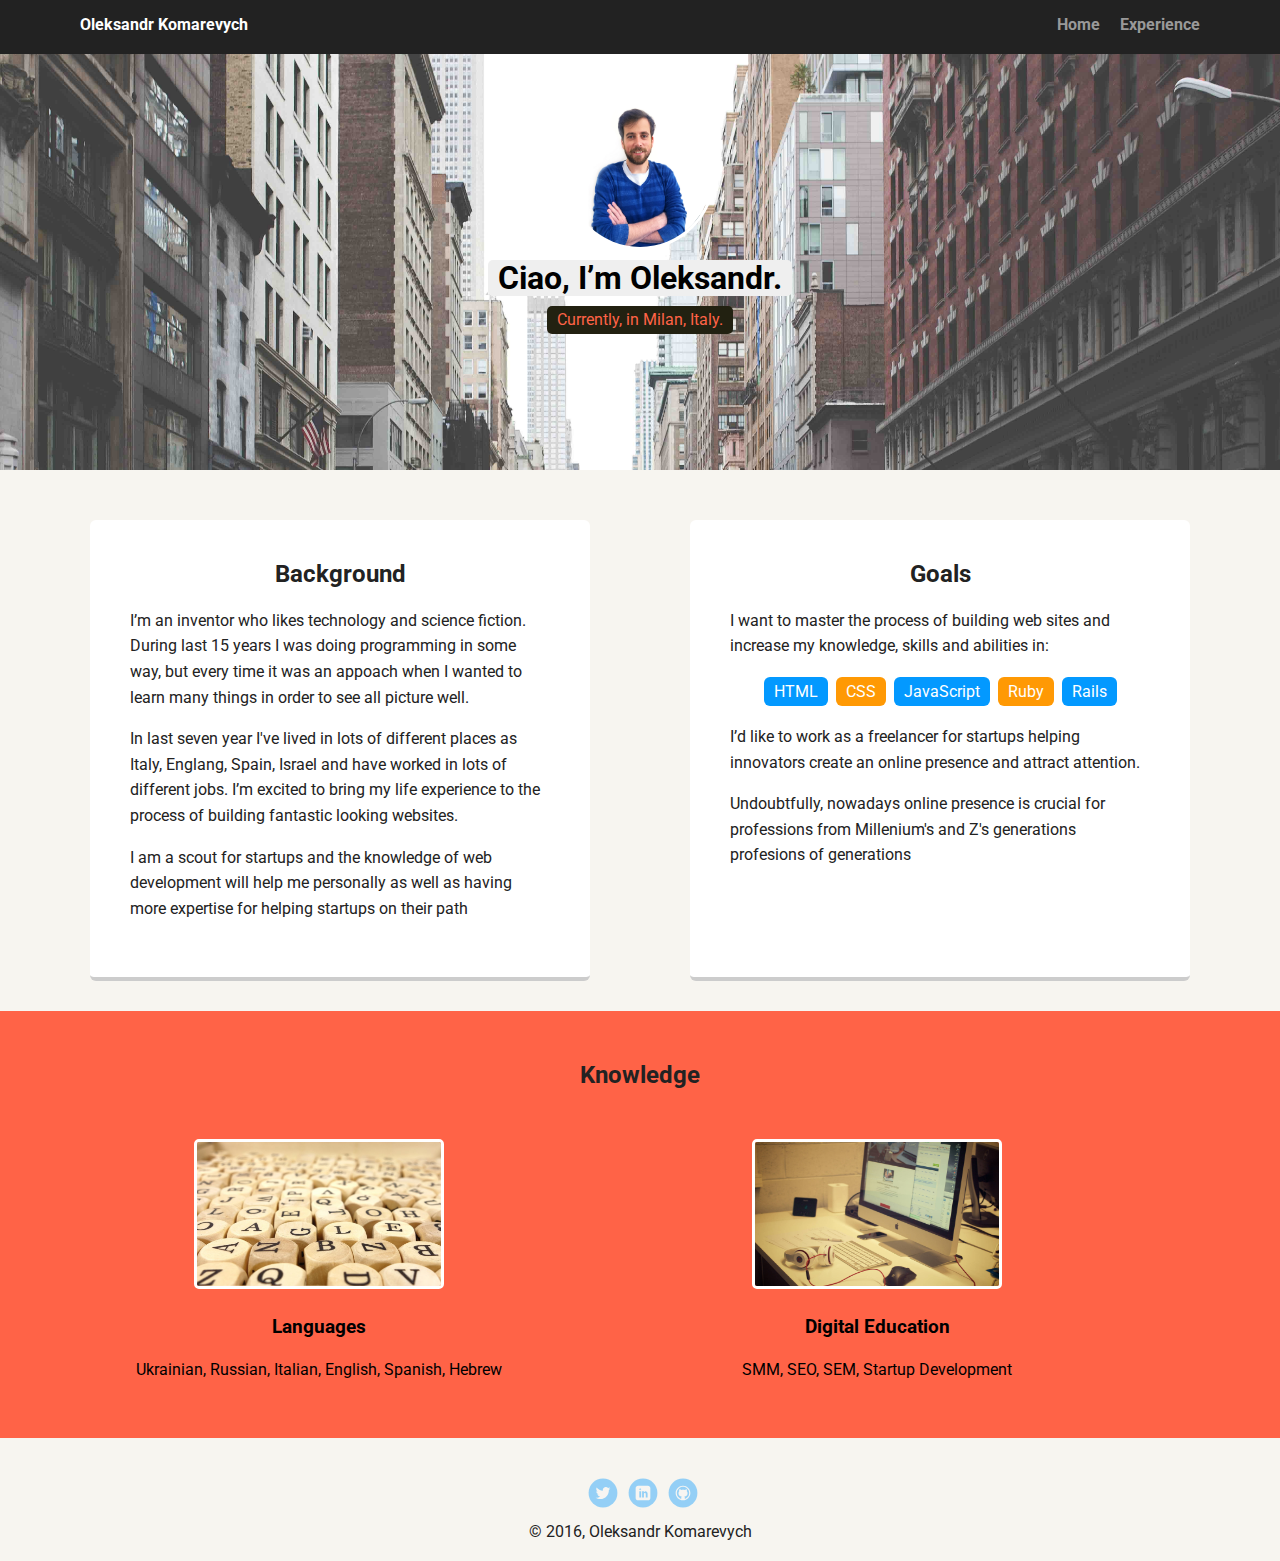
==== index.html @ 642d6de7 "initial" ====
<!doctype html>
<html lang="en">
<head>
  <meta charset="utf-8">
  <title>Oleksandr Komarevych's Profile</title>
  <meta name="viewport" content="width=device-width, initial-scale=1.0">
  <link rel="stylesheet" href="css/normalize.css">
  <link rel="stylesheet" href="css/styles.css">
  <link href="https://fonts.googleapis.com/css?family=Muli%7CRoboto:400,300,500,700,900" rel="stylesheet"></head>
  <body>

    <div class="main-nav">
        <ul class="nav">
          <li class="name">Oleksandr Komarevych</li>
          <li><a href="index.html">Home</a></li>
          <li><a href="experience.html">Experience</a></li>
        </ul>
    </div>

    <header>
      <img src="images/me.jpg" alt="Photo of Oleksandr Komarevych" class="profile-image" />
      <h1 class="tag name">Ciao, I’m Oleksandr.</h1>
      <p class="tag location">Currently, in Milan, Italy.</p>
    </header>

    <main class="flex">
      <div class="card">
        <h2>Background</h2>
        <p>I’m an inventor who likes technology and science fiction. During last 15 years I was doing programming in some way, but every time it was an appoach when I wanted to learn many things in order to see all picture well.<p>
        <p> In last seven year I've lived in lots of different places as Italy, Englang, Spain, Israel and have worked in lots of different jobs. I’m excited to bring my life experience to the process of building fantastic looking websites.</p>
        <p>I am a scout for startups and the knowledge of web development will help me personally as well as having more expertise for helping startups on their path</p>
      </div>

      <div class="card">
        <h2>Goals</h2>
        <p>I want to master the process of building web sites and increase my knowledge, skills and abilities in:</p>
        <ul class="skills">
          <li>HTML</li>
          <li>CSS</li>
          <li>JavaScript</li>
          <li>Ruby</li>
          <li>Rails</li>
        </ul>
        <p>I’d like to work as a freelancer for startups helping innovators create an online presence and attract attention.</p>
        <p>Undoubtfully, nowadays online presence is crucial for professions from Millenium's and Z's generations profesions of generations </p>
      </div>
    </main>
        <div class="knowledge">
            <h2>Knowledge</h2>
            <ul class="listof">
              <li class="languages">
                <img src="images/languages.jpeg" alt="languages" class="knowledge-image" />
                <h3>Languages</h3>
                <p>Ukrainian, Russian, Italian, English, Spanish, Hebrew</p>
              </li>
              <li class="digital">
                <img src="images/digital.jpg" alt="digital" class="knowledge-image" />
                <h3>Digital Education</h3>
                <p>SMM, SEO, SEM, Startup Development</p>
              </li>

            </ul>
          </div>
    <footer>
      <ul>
        <li><a href="https://twitter.com/alexbing2" class="social twitter">Twitter</a></li>
        <li><a href="https://it.linkedin.com/in/oleksandr-komarevych-01572222" class="social linkedin">LinkedIn</a></li>
        <li><a href="https://github.com/oleksandrkomarevych" class="social github">Github</a></li>
      </ul>
      <p class="copyright">&copy; 2016, Oleksandr Komarevych</p>
    </footer>
  </body>
  </html>
---- css/styles.css ----
/* Global Layout Set-up */
* {
  box-sizing: border-box;
}

body {
  margin: 0;
  padding: 0;
  text-align: center;
  font-family: 'Roboto', sans-serif;
  color: #222;
  background: #f7f5f0;
}
/* Link Styles */

a {
  text-decoration: none;
  color: #999;
}
a:hover {
  color: #6633ff;
}

/* Section Styles */

.main-nav {
  width: 100%;
  background: #222;
  min-height: 30px;
  padding: 10px;
  position: fixed;
  text-align: center;
}
.nav {
  display: flex;
  justify-content: space-around;
  font-weight: 700;
  list-style-type: none;
  margin: 0 auto;
  padding: 0;
}

.nav .name {
    display: block;
    margin-right: auto;
    color: white;
}
.nav li {
  padding: 5px 10px 10px 10px;
}
.nav a {
  transition: all .5s;
}
.nav a:hover {
  color: white
}

header {
  text-align: center;
  background: url('../images/city.jpg') no-repeat top center ;
  background-size: cover;
  overflow: hidden;
  padding-top: 50px;
}
header {
  line-height: .5;
}
header .profile-image {
  margin-top: 50px;
  width: 150px;
  height: 150px;
  border-radius: 50%;
  border: 3px solid white;
  transition: all .5s;
}
header .profile-image:hover {
  transform: scale(1.2) rotate(5deg);
}
.tag {
  background-color: #efefef;
  color: black;
  padding: 10px;
  border-radius: 5px;
  display: table;
  margin: 10px auto;
}

.location {
  background-color: #222111;
  color: tomato;
}
.card {
  margin: 30px;
  padding: 20px 40px 40px;
  max-width: 500px;
  text-align: left;
  background: #fff;
  border-bottom: 4px solid #ccc;
  border-radius: 6px;
  transition: all .5s;
}
.card h2 {
  text-align: center;
}
.card:hover {
  border-color: #ff99ff;
}

ul.skills {
  padding: 0;
  text-align: center;
}

.skills li {
  border-radius: 6px;
  display: inline-block;
  background: #ff9904;
  color: white;
  padding: 5px 10px;
  margin: 2px;
}

.skills li:nth-child(odd) {
  background: #0399ff;
}


/* Knowledge style --------------*/

.knowledge {
  background-color: tomato;
  height: 100%;
  width: 100%;
  margin: 0 auto;
  padding: 30px;
  display: inline-block;
  }

 .listof {
    margin: 0 auto;
    padding: 10px 10px;
    display: inline-flex;
    font-size: 1em;
    line-height: 1.5em;
    color: black;
    list-style: none;
    width: 100%;
  }

  .listof h3:hover {
    color: #26A65B;
  }

.languages,
.digital {
  width: 46.5%;
}

.languages {
  float: left;
}

.digital {
  float: right;
}

/* Footer Styles -----------*/
footer {
  width: 100%;
  min-height: 30px;
  padding: 20px 0 0 0;

}

footer .copyright {
  top: -8px;
  font-size: .75em;
}

footer ul {
  list-style-type: none;
  margin: 0;
  padding: 0;
}

footer ul li {
  display: inline-block;
}

a.social {
  display: inline-block;
  text-indent: -9999px;
  margin-left: 5px;
  width: 30px;
  height: 30px;
  background-size: 30px 30px;
  opacity: .4;
  transition: all .5s;
}
a.twitter {
  background-image: url(../images/twitter.svg);
}
a.linkedin {
  background-image: url(../images/linkedin.svg);
}
a.github {
  background-image: url(../images/github.svg);
}
a.social:hover {
  opacity: 1;
}
.clearfix {
  clear: both;
}

/* Page: Experience */

.main-navy {
  width: 100%;
  background: #F4D03F;
  min-height: 30px;
  padding: 0;
  position: fixed;
  text-align: center;
}

  .fuckups {
    background-color: tomato;
    height: 340px;
    width: 100%;
    margin-bottom: 0;
    padding: 70px;
    display: inline-block;
    background: url('../images/lion.jpg') no-repeat center;
    background-size: cover;
    }

    .fuckups h2{
      padding-top: 20px;
      color: #F4D03F;
      float: left;
      font-size: 3em;
      position: relative;
    }

    .fuckups p {
      padding-top: 0;
      color: #F4D03F;
      float: right;
      font-size: 1em;
      position: absolute;
    }

    .examples {
      background-color: tomato;
      height: 100%;
      width: 100%;
      margin: 0 auto;
      padding: 30px;
      display: inline-block;
    }
    .feedback {
      height: 540px;
      width: 100%;
      display: inline-block;
      background: url('../images/air.jpg') no-repeat center;
      background-size: cover;
    }

    .feedback h2 {
      padding-bottom: 20px;
      color: #F4D03F;
      float: left;
      font-size: 3em;
    }

    #contactme a {
      font-size: 2em;
      color: #19B5FE;
      font-weight: 700;
    }


/* Styles for smaler screens */
@media (max-width: 719px) {

  header {
    min-height: 270px;
  }

  header .profile-image {
    margin-top: 50px;
    width: 100px;
    height: 100px;
    border-radius: 50%;
    border: 3px solid white;
    transition: all .5s;
  }

  .tag {
    background-color: #efefef;
    color: black;
    padding: 10px;
    border-radius: 5px;
    display: table;
    margin: 10px auto;
    font-size: 1.1em;
  }

  .location {
    background-color: #222111;
    color: tomato;
    font-size: 0.8em;
  }

  .card {
    font-size: .9em;
  }

  main {
    padding-top: 10px;
  }

  main p {
    line-height: 1em;
  }

  footer {
    font-size: 0.8em;
    max-width: 800px;
    margin: 20px auto;
  }

  .listof {
     margin: 0 auto;
     padding: 10px 10px;
     display: inline;
     font-size: 0.8em;
     line-height: 1.2em;
     color: black;
     list-style: none;
     max-width: 100%;
   }
  .knowledge-image {
    margin-top: 20px;
    width: 150px;
    height: 90px;
    border-radius: 5px;
    border: 2px solid white;
    padding: 0;
  }
}

/* Styles for larger screens */
@media screen and (min-width: 720px) {

  .flex {
      display: -ms-flexbox;      /* TWEENER - IE 10 */
      display: flex;
      max-width: 1200px;
      -ms-flex-pack: distribute;
      justify-content: space-around;
      margin: 0 auto;
  }

  .listof {
     margin: 0 auto;
     padding: 10px 10px;
     display: inline-flex;
     font-size: 1em;
     line-height: 1.5em;
     color: black;
     list-style: none;
     width: 100%;
   }

   .knowledge-image {
     margin-top: 20px;
     width: 250px;
     height: 150px;
     border-radius: 5px;
     border: 3px solid white;
     padding: 0;
   }

  header {
    min-height: 470px;
  }

  .nav {
    max-width: 1200px;
    padding: 0 30px;
  }


  main {
    padding-top: 20px;
  }

  main p {
    line-height: 1.6em;
  }

  footer {
    font-size: 1.3em;
    max-width: 1200px;
    margin: 20px auto;
  }

}
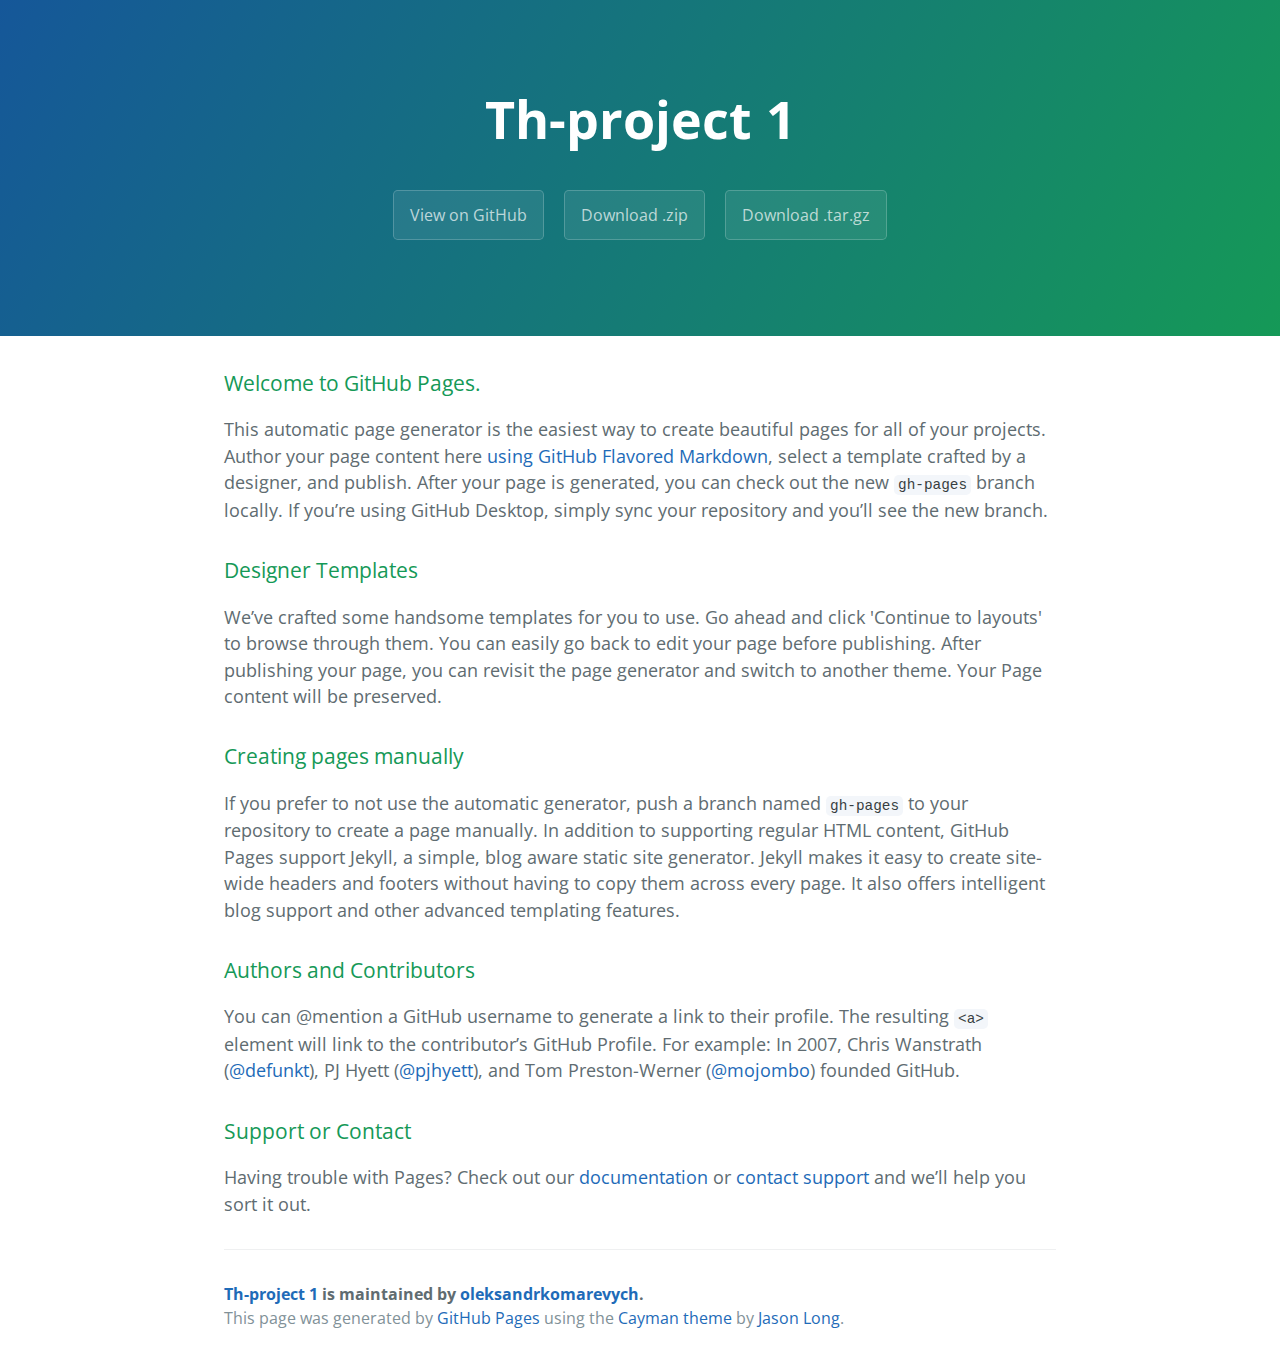
==== commit 605027aa: "Create gh-pages branch via GitHub" ====
--- a/index.html
+++ b/index.html
@@ -1,73 +1,57 @@
-<!doctype html>
-<html lang="en">
-<head>
-  <meta charset="utf-8">
-  <title>Oleksandr Komarevych's Profile</title>
-  <meta name="viewport" content="width=device-width, initial-scale=1.0">
-  <link rel="stylesheet" href="css/normalize.css">
-  <link rel="stylesheet" href="css/styles.css">
-  <link href="https://fonts.googleapis.com/css?family=Muli%7CRoboto:400,300,500,700,900" rel="stylesheet"></head>
+<!DOCTYPE html>
+<html lang="en-us">
+  <head>
+    <meta charset="UTF-8">
+    <title>Th-project 1 by oleksandrkomarevych</title>
+    <meta name="viewport" content="width=device-width, initial-scale=1">
+    <link rel="stylesheet" type="text/css" href="stylesheets/normalize.css" media="screen">
+    <link href='https://fonts.googleapis.com/css?family=Open+Sans:400,700' rel='stylesheet' type='text/css'>
+    <link rel="stylesheet" type="text/css" href="stylesheets/stylesheet.css" media="screen">
+    <link rel="stylesheet" type="text/css" href="stylesheets/github-light.css" media="screen">
+  </head>
   <body>
+    <section class="page-header">
+      <h1 class="project-name">Th-project 1</h1>
+      <h2 class="project-tagline"></h2>
+      <a href="https://github.com/oleksandrkomarevych/th-project_1" class="btn">View on GitHub</a>
+      <a href="https://github.com/oleksandrkomarevych/th-project_1/zipball/master" class="btn">Download .zip</a>
+      <a href="https://github.com/oleksandrkomarevych/th-project_1/tarball/master" class="btn">Download .tar.gz</a>
+    </section>
 
-    <div class="main-nav">
-        <ul class="nav">
-          <li class="name">Oleksandr Komarevych</li>
-          <li><a href="index.html">Home</a></li>
-          <li><a href="experience.html">Experience</a></li>
-        </ul>
-    </div>
+    <section class="main-content">
+      <h3>
+<a id="welcome-to-github-pages" class="anchor" href="#welcome-to-github-pages" aria-hidden="true"><span aria-hidden="true" class="octicon octicon-link"></span></a>Welcome to GitHub Pages.</h3>
 
-    <header>
-      <img src="images/me.jpg" alt="Photo of Oleksandr Komarevych" class="profile-image" />
-      <h1 class="tag name">Ciao, I’m Oleksandr.</h1>
-      <p class="tag location">Currently, in Milan, Italy.</p>
-    </header>
+<p>This automatic page generator is the easiest way to create beautiful pages for all of your projects. Author your page content here <a href="https://guides.github.com/features/mastering-markdown/">using GitHub Flavored Markdown</a>, select a template crafted by a designer, and publish. After your page is generated, you can check out the new <code>gh-pages</code> branch locally. If you’re using GitHub Desktop, simply sync your repository and you’ll see the new branch.</p>
 
-    <main class="flex">
-      <div class="card">
-        <h2>Background</h2>
-        <p>I’m an inventor who likes technology and science fiction. During last 15 years I was doing programming in some way, but every time it was an appoach when I wanted to learn many things in order to see all picture well.<p>
-        <p> In last seven year I've lived in lots of different places as Italy, Englang, Spain, Israel and have worked in lots of different jobs. I’m excited to bring my life experience to the process of building fantastic looking websites.</p>
-        <p>I am a scout for startups and the knowledge of web development will help me personally as well as having more expertise for helping startups on their path</p>
-      </div>
+<h3>
+<a id="designer-templates" class="anchor" href="#designer-templates" aria-hidden="true"><span aria-hidden="true" class="octicon octicon-link"></span></a>Designer Templates</h3>
 
-      <div class="card">
-        <h2>Goals</h2>
-        <p>I want to master the process of building web sites and increase my knowledge, skills and abilities in:</p>
-        <ul class="skills">
-          <li>HTML</li>
-          <li>CSS</li>
-          <li>JavaScript</li>
-          <li>Ruby</li>
-          <li>Rails</li>
-        </ul>
-        <p>I’d like to work as a freelancer for startups helping innovators create an online presence and attract attention.</p>
-        <p>Undoubtfully, nowadays online presence is crucial for professions from Millenium's and Z's generations profesions of generations </p>
-      </div>
-    </main>
-        <div class="knowledge">
-            <h2>Knowledge</h2>
-            <ul class="listof">
-              <li class="languages">
-                <img src="images/languages.jpeg" alt="languages" class="knowledge-image" />
-                <h3>Languages</h3>
-                <p>Ukrainian, Russian, Italian, English, Spanish, Hebrew</p>
-              </li>
-              <li class="digital">
-                <img src="images/digital.jpg" alt="digital" class="knowledge-image" />
-                <h3>Digital Education</h3>
-                <p>SMM, SEO, SEM, Startup Development</p>
-              </li>
+<p>We’ve crafted some handsome templates for you to use. Go ahead and click 'Continue to layouts' to browse through them. You can easily go back to edit your page before publishing. After publishing your page, you can revisit the page generator and switch to another theme. Your Page content will be preserved.</p>
 
-            </ul>
-          </div>
-    <footer>
-      <ul>
-        <li><a href="https://twitter.com/alexbing2" class="social twitter">Twitter</a></li>
-        <li><a href="https://it.linkedin.com/in/oleksandr-komarevych-01572222" class="social linkedin">LinkedIn</a></li>
-        <li><a href="https://github.com/oleksandrkomarevych" class="social github">Github</a></li>
-      </ul>
-      <p class="copyright">&copy; 2016, Oleksandr Komarevych</p>
-    </footer>
+<h3>
+<a id="creating-pages-manually" class="anchor" href="#creating-pages-manually" aria-hidden="true"><span aria-hidden="true" class="octicon octicon-link"></span></a>Creating pages manually</h3>
+
+<p>If you prefer to not use the automatic generator, push a branch named <code>gh-pages</code> to your repository to create a page manually. In addition to supporting regular HTML content, GitHub Pages support Jekyll, a simple, blog aware static site generator. Jekyll makes it easy to create site-wide headers and footers without having to copy them across every page. It also offers intelligent blog support and other advanced templating features.</p>
+
+<h3>
+<a id="authors-and-contributors" class="anchor" href="#authors-and-contributors" aria-hidden="true"><span aria-hidden="true" class="octicon octicon-link"></span></a>Authors and Contributors</h3>
+
+<p>You can @mention a GitHub username to generate a link to their profile. The resulting <code>&lt;a&gt;</code> element will link to the contributor’s GitHub Profile. For example: In 2007, Chris Wanstrath (<a href="https://github.com/defunkt" class="user-mention">@defunkt</a>), PJ Hyett (<a href="https://github.com/pjhyett" class="user-mention">@pjhyett</a>), and Tom Preston-Werner (<a href="https://github.com/mojombo" class="user-mention">@mojombo</a>) founded GitHub.</p>
+
+<h3>
+<a id="support-or-contact" class="anchor" href="#support-or-contact" aria-hidden="true"><span aria-hidden="true" class="octicon octicon-link"></span></a>Support or Contact</h3>
+
+<p>Having trouble with Pages? Check out our <a href="https://help.github.com/pages">documentation</a> or <a href="https://github.com/contact">contact support</a> and we’ll help you sort it out.</p>
+
+      <footer class="site-footer">
+        <span class="site-footer-owner"><a href="https://github.com/oleksandrkomarevych/th-project_1">Th-project 1</a> is maintained by <a href="https://github.com/oleksandrkomarevych">oleksandrkomarevych</a>.</span>
+
+        <span class="site-footer-credits">This page was generated by <a href="https://pages.github.com">GitHub Pages</a> using the <a href="https://github.com/jasonlong/cayman-theme">Cayman theme</a> by <a href="https://twitter.com/jasonlong">Jason Long</a>.</span>
+      </footer>
+
+    </section>
+
+  
   </body>
-  </html>
+</html>
--- a/stylesheets/stylesheet.css
+++ b/stylesheets/stylesheet.css
@@ -0,0 +1,245 @@
+* {
+  box-sizing: border-box; }
+
+body {
+  padding: 0;
+  margin: 0;
+  font-family: "Open Sans", "Helvetica Neue", Helvetica, Arial, sans-serif;
+  font-size: 16px;
+  line-height: 1.5;
+  color: #606c71; }
+
+a {
+  color: #1e6bb8;
+  text-decoration: none; }
+  a:hover {
+    text-decoration: underline; }
+
+.btn {
+  display: inline-block;
+  margin-bottom: 1rem;
+  color: rgba(255, 255, 255, 0.7);
+  background-color: rgba(255, 255, 255, 0.08);
+  border-color: rgba(255, 255, 255, 0.2);
+  border-style: solid;
+  border-width: 1px;
+  border-radius: 0.3rem;
+  transition: color 0.2s, background-color 0.2s, border-color 0.2s; }
+  .btn + .btn {
+    margin-left: 1rem; }
+
+.btn:hover {
+  color: rgba(255, 255, 255, 0.8);
+  text-decoration: none;
+  background-color: rgba(255, 255, 255, 0.2);
+  border-color: rgba(255, 255, 255, 0.3); }
+
+@media screen and (min-width: 64em) {
+  .btn {
+    padding: 0.75rem 1rem; } }
+
+@media screen and (min-width: 42em) and (max-width: 64em) {
+  .btn {
+    padding: 0.6rem 0.9rem;
+    font-size: 0.9rem; } }
+
+@media screen and (max-width: 42em) {
+  .btn {
+    display: block;
+    width: 100%;
+    padding: 0.75rem;
+    font-size: 0.9rem; }
+    .btn + .btn {
+      margin-top: 1rem;
+      margin-left: 0; } }
+
+.page-header {
+  color: #fff;
+  text-align: center;
+  background-color: #159957;
+  background-image: linear-gradient(120deg, #155799, #159957); }
+
+@media screen and (min-width: 64em) {
+  .page-header {
+    padding: 5rem 6rem; } }
+
+@media screen and (min-width: 42em) and (max-width: 64em) {
+  .page-header {
+    padding: 3rem 4rem; } }
+
+@media screen and (max-width: 42em) {
+  .page-header {
+    padding: 2rem 1rem; } }
+
+.project-name {
+  margin-top: 0;
+  margin-bottom: 0.1rem; }
+
+@media screen and (min-width: 64em) {
+  .project-name {
+    font-size: 3.25rem; } }
+
+@media screen and (min-width: 42em) and (max-width: 64em) {
+  .project-name {
+    font-size: 2.25rem; } }
+
+@media screen and (max-width: 42em) {
+  .project-name {
+    font-size: 1.75rem; } }
+
+.project-tagline {
+  margin-bottom: 2rem;
+  font-weight: normal;
+  opacity: 0.7; }
+
+@media screen and (min-width: 64em) {
+  .project-tagline {
+    font-size: 1.25rem; } }
+
+@media screen and (min-width: 42em) and (max-width: 64em) {
+  .project-tagline {
+    font-size: 1.15rem; } }
+
+@media screen and (max-width: 42em) {
+  .project-tagline {
+    font-size: 1rem; } }
+
+.main-content :first-child {
+  margin-top: 0; }
+.main-content img {
+  max-width: 100%; }
+.main-content h1, .main-content h2, .main-content h3, .main-content h4, .main-content h5, .main-content h6 {
+  margin-top: 2rem;
+  margin-bottom: 1rem;
+  font-weight: normal;
+  color: #159957; }
+.main-content p {
+  margin-bottom: 1em; }
+.main-content code {
+  padding: 2px 4px;
+  font-family: Consolas, "Liberation Mono", Menlo, Courier, monospace;
+  font-size: 0.9rem;
+  color: #383e41;
+  background-color: #f3f6fa;
+  border-radius: 0.3rem; }
+.main-content pre {
+  padding: 0.8rem;
+  margin-top: 0;
+  margin-bottom: 1rem;
+  font: 1rem Consolas, "Liberation Mono", Menlo, Courier, monospace;
+  color: #567482;
+  word-wrap: normal;
+  background-color: #f3f6fa;
+  border: solid 1px #dce6f0;
+  border-radius: 0.3rem; }
+  .main-content pre > code {
+    padding: 0;
+    margin: 0;
+    font-size: 0.9rem;
+    color: #567482;
+    word-break: normal;
+    white-space: pre;
+    background: transparent;
+    border: 0; }
+.main-content .highlight {
+  margin-bottom: 1rem; }
+  .main-content .highlight pre {
+    margin-bottom: 0;
+    word-break: normal; }
+.main-content .highlight pre, .main-content pre {
+  padding: 0.8rem;
+  overflow: auto;
+  font-size: 0.9rem;
+  line-height: 1.45;
+  border-radius: 0.3rem; }
+.main-content pre code, .main-content pre tt {
+  display: inline;
+  max-width: initial;
+  padding: 0;
+  margin: 0;
+  overflow: initial;
+  line-height: inherit;
+  word-wrap: normal;
+  background-color: transparent;
+  border: 0; }
+  .main-content pre code:before, .main-content pre code:after, .main-content pre tt:before, .main-content pre tt:after {
+    content: normal; }
+.main-content ul, .main-content ol {
+  margin-top: 0; }
+.main-content blockquote {
+  padding: 0 1rem;
+  margin-left: 0;
+  color: #819198;
+  border-left: 0.3rem solid #dce6f0; }
+  .main-content blockquote > :first-child {
+    margin-top: 0; }
+  .main-content blockquote > :last-child {
+    margin-bottom: 0; }
+.main-content table {
+  display: block;
+  width: 100%;
+  overflow: auto;
+  word-break: normal;
+  word-break: keep-all; }
+  .main-content table th {
+    font-weight: bold; }
+  .main-content table th, .main-content table td {
+    padding: 0.5rem 1rem;
+    border: 1px solid #e9ebec; }
+.main-content dl {
+  padding: 0; }
+  .main-content dl dt {
+    padding: 0;
+    margin-top: 1rem;
+    font-size: 1rem;
+    font-weight: bold; }
+  .main-content dl dd {
+    padding: 0;
+    margin-bottom: 1rem; }
+.main-content hr {
+  height: 2px;
+  padding: 0;
+  margin: 1rem 0;
+  background-color: #eff0f1;
+  border: 0; }
+
+@media screen and (min-width: 64em) {
+  .main-content {
+    max-width: 64rem;
+    padding: 2rem 6rem;
+    margin: 0 auto;
+    font-size: 1.1rem; } }
+
+@media screen and (min-width: 42em) and (max-width: 64em) {
+  .main-content {
+    padding: 2rem 4rem;
+    font-size: 1.1rem; } }
+
+@media screen and (max-width: 42em) {
+  .main-content {
+    padding: 2rem 1rem;
+    font-size: 1rem; } }
+
+.site-footer {
+  padding-top: 2rem;
+  margin-top: 2rem;
+  border-top: solid 1px #eff0f1; }
+
+.site-footer-owner {
+  display: block;
+  font-weight: bold; }
+
+.site-footer-credits {
+  color: #819198; }
+
+@media screen and (min-width: 64em) {
+  .site-footer {
+    font-size: 1rem; } }
+
+@media screen and (min-width: 42em) and (max-width: 64em) {
+  .site-footer {
+    font-size: 1rem; } }
+
+@media screen and (max-width: 42em) {
+  .site-footer {
+    font-size: 0.9rem; } }
--- a/stylesheets/github-light.css
+++ b/stylesheets/github-light.css
@@ -0,0 +1,124 @@
+/*
+The MIT License (MIT)
+
+Copyright (c) 2016 GitHub, Inc.
+
+Permission is hereby granted, free of charge, to any person obtaining a copy
+of this software and associated documentation files (the "Software"), to deal
+in the Software without restriction, including without limitation the rights
+to use, copy, modify, merge, publish, distribute, sublicense, and/or sell
+copies of the Software, and to permit persons to whom the Software is
+furnished to do so, subject to the following conditions:
+
+The above copyright notice and this permission notice shall be included in all
+copies or substantial portions of the Software.
+
+THE SOFTWARE IS PROVIDED "AS IS", WITHOUT WARRANTY OF ANY KIND, EXPRESS OR
+IMPLIED, INCLUDING BUT NOT LIMITED TO THE WARRANTIES OF MERCHANTABILITY,
+FITNESS FOR A PARTICULAR PURPOSE AND NONINFRINGEMENT. IN NO EVENT SHALL THE
+AUTHORS OR COPYRIGHT HOLDERS BE LIABLE FOR ANY CLAIM, DAMAGES OR OTHER
+LIABILITY, WHETHER IN AN ACTION OF CONTRACT, TORT OR OTHERWISE, ARISING FROM,
+OUT OF OR IN CONNECTION WITH THE SOFTWARE OR THE USE OR OTHER DEALINGS IN THE
+SOFTWARE.
+
+*/
+
+.pl-c /* comment */ {
+  color: #969896;
+}
+
+.pl-c1 /* constant, variable.other.constant, support, meta.property-name, support.constant, support.variable, meta.module-reference, markup.raw, meta.diff.header */,
+.pl-s .pl-v /* string variable */ {
+  color: #0086b3;
+}
+
+.pl-e /* entity */,
+.pl-en /* entity.name */ {
+  color: #795da3;
+}
+
+.pl-smi /* variable.parameter.function, storage.modifier.package, storage.modifier.import, storage.type.java, variable.other */,
+.pl-s .pl-s1 /* string source */ {
+  color: #333;
+}
+
+.pl-ent /* entity.name.tag */ {
+  color: #63a35c;
+}
+
+.pl-k /* keyword, storage, storage.type */ {
+  color: #a71d5d;
+}
+
+.pl-s /* string */,
+.pl-pds /* punctuation.definition.string, string.regexp.character-class */,
+.pl-s .pl-pse .pl-s1 /* string punctuation.section.embedded source */,
+.pl-sr /* string.regexp */,
+.pl-sr .pl-cce /* string.regexp constant.character.escape */,
+.pl-sr .pl-sre /* string.regexp source.ruby.embedded */,
+.pl-sr .pl-sra /* string.regexp string.regexp.arbitrary-repitition */ {
+  color: #183691;
+}
+
+.pl-v /* variable */ {
+  color: #ed6a43;
+}
+
+.pl-id /* invalid.deprecated */ {
+  color: #b52a1d;
+}
+
+.pl-ii /* invalid.illegal */ {
+  color: #f8f8f8;
+  background-color: #b52a1d;
+}
+
+.pl-sr .pl-cce /* string.regexp constant.character.escape */ {
+  font-weight: bold;
+  color: #63a35c;
+}
+
+.pl-ml /* markup.list */ {
+  color: #693a17;
+}
+
+.pl-mh /* markup.heading */,
+.pl-mh .pl-en /* markup.heading entity.name */,
+.pl-ms /* meta.separator */ {
+  font-weight: bold;
+  color: #1d3e81;
+}
+
+.pl-mq /* markup.quote */ {
+  color: #008080;
+}
+
+.pl-mi /* markup.italic */ {
+  font-style: italic;
+  color: #333;
+}
+
+.pl-mb /* markup.bold */ {
+  font-weight: bold;
+  color: #333;
+}
+
+.pl-md /* markup.deleted, meta.diff.header.from-file */ {
+  color: #bd2c00;
+  background-color: #ffecec;
+}
+
+.pl-mi1 /* markup.inserted, meta.diff.header.to-file */ {
+  color: #55a532;
+  background-color: #eaffea;
+}
+
+.pl-mdr /* meta.diff.range */ {
+  font-weight: bold;
+  color: #795da3;
+}
+
+.pl-mo /* meta.output */ {
+  color: #1d3e81;
+}
+
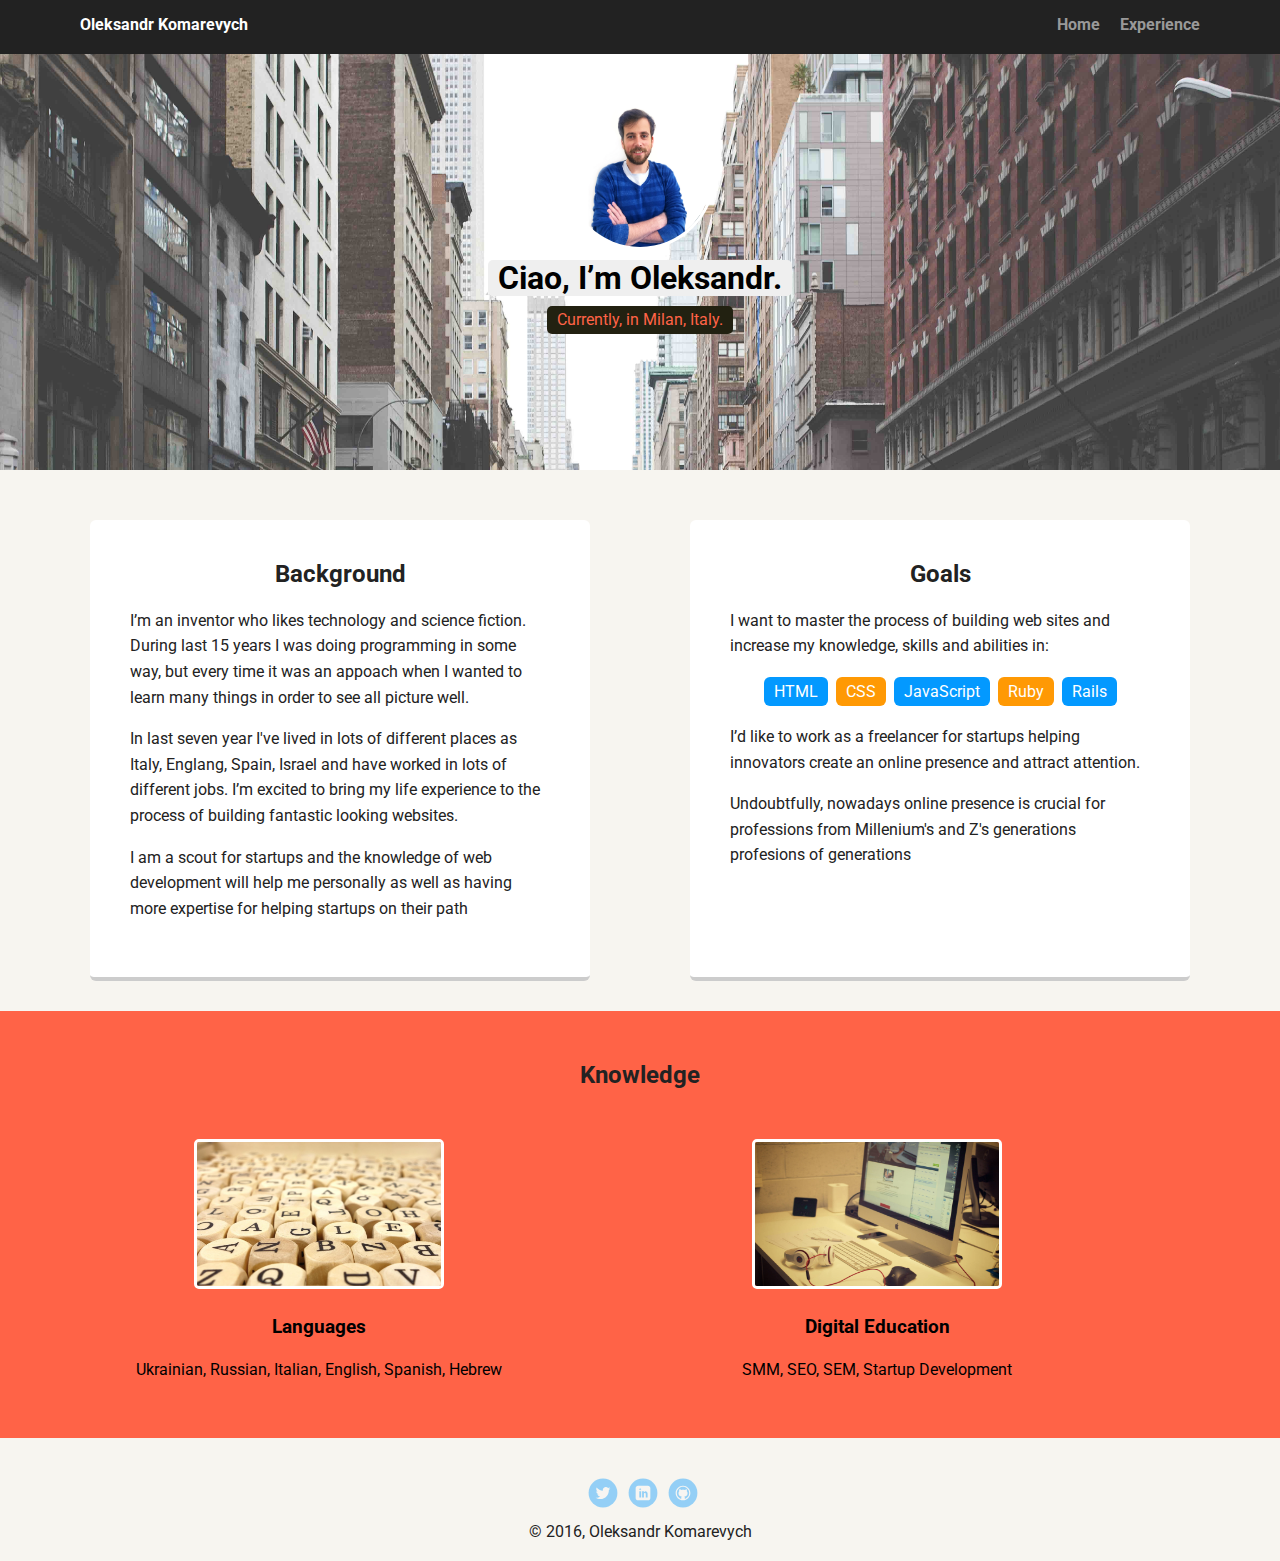
==== commit e0945d58: "Add files via upload" ====
--- a/index.html
+++ b/index.html
@@ -1,57 +1,73 @@
-<!DOCTYPE html>
-<html lang="en-us">
-  <head>
-    <meta charset="UTF-8">
-    <title>Th-project 1 by oleksandrkomarevych</title>
-    <meta name="viewport" content="width=device-width, initial-scale=1">
-    <link rel="stylesheet" type="text/css" href="stylesheets/normalize.css" media="screen">
-    <link href='https://fonts.googleapis.com/css?family=Open+Sans:400,700' rel='stylesheet' type='text/css'>
-    <link rel="stylesheet" type="text/css" href="stylesheets/stylesheet.css" media="screen">
-    <link rel="stylesheet" type="text/css" href="stylesheets/github-light.css" media="screen">
-  </head>
+<!doctype html>
+<html lang="en">
+<head>
+  <meta charset="utf-8">
+  <title>Oleksandr Komarevych's Profile</title>
+  <meta name="viewport" content="width=device-width, initial-scale=1.0">
+  <link rel="stylesheet" href="css/normalize.css">
+  <link rel="stylesheet" href="css/styles.css">
+  <link href="https://fonts.googleapis.com/css?family=Muli%7CRoboto:400,300,500,700,900" rel="stylesheet"></head>
   <body>
-    <section class="page-header">
-      <h1 class="project-name">Th-project 1</h1>
-      <h2 class="project-tagline"></h2>
-      <a href="https://github.com/oleksandrkomarevych/th-project_1" class="btn">View on GitHub</a>
-      <a href="https://github.com/oleksandrkomarevych/th-project_1/zipball/master" class="btn">Download .zip</a>
-      <a href="https://github.com/oleksandrkomarevych/th-project_1/tarball/master" class="btn">Download .tar.gz</a>
-    </section>
 
-    <section class="main-content">
-      <h3>
-<a id="welcome-to-github-pages" class="anchor" href="#welcome-to-github-pages" aria-hidden="true"><span aria-hidden="true" class="octicon octicon-link"></span></a>Welcome to GitHub Pages.</h3>
+    <div class="main-nav">
+        <ul class="nav">
+          <li class="name">Oleksandr Komarevych</li>
+          <li><a href="index.html">Home</a></li>
+          <li><a href="experience.html">Experience</a></li>
+        </ul>
+    </div>
 
-<p>This automatic page generator is the easiest way to create beautiful pages for all of your projects. Author your page content here <a href="https://guides.github.com/features/mastering-markdown/">using GitHub Flavored Markdown</a>, select a template crafted by a designer, and publish. After your page is generated, you can check out the new <code>gh-pages</code> branch locally. If you’re using GitHub Desktop, simply sync your repository and you’ll see the new branch.</p>
+    <header>
+      <img src="images/me.jpg" alt="Photo of Oleksandr Komarevych" class="profile-image" />
+      <h1 class="tag name">Ciao, I’m Oleksandr.</h1>
+      <p class="tag location">Currently, in Milan, Italy.</p>
+    </header>
 
-<h3>
-<a id="designer-templates" class="anchor" href="#designer-templates" aria-hidden="true"><span aria-hidden="true" class="octicon octicon-link"></span></a>Designer Templates</h3>
+    <main class="flex">
+      <div class="card">
+        <h2>Background</h2>
+        <p>I’m an inventor who likes technology and science fiction. During last 15 years I was doing programming in some way, but every time it was an appoach when I wanted to learn many things in order to see all picture well.<p>
+        <p> In last seven year I've lived in lots of different places as Italy, Englang, Spain, Israel and have worked in lots of different jobs. I’m excited to bring my life experience to the process of building fantastic looking websites.</p>
+        <p>I am a scout for startups and the knowledge of web development will help me personally as well as having more expertise for helping startups on their path</p>
+      </div>
 
-<p>We’ve crafted some handsome templates for you to use. Go ahead and click 'Continue to layouts' to browse through them. You can easily go back to edit your page before publishing. After publishing your page, you can revisit the page generator and switch to another theme. Your Page content will be preserved.</p>
+      <div class="card">
+        <h2>Goals</h2>
+        <p>I want to master the process of building web sites and increase my knowledge, skills and abilities in:</p>
+        <ul class="skills">
+          <li>HTML</li>
+          <li>CSS</li>
+          <li>JavaScript</li>
+          <li>Ruby</li>
+          <li>Rails</li>
+        </ul>
+        <p>I’d like to work as a freelancer for startups helping innovators create an online presence and attract attention.</p>
+        <p>Undoubtfully, nowadays online presence is crucial for professions from Millenium's and Z's generations profesions of generations </p>
+      </div>
+    </main>
+        <div class="knowledge">
+            <h2>Knowledge</h2>
+            <ul class="listof">
+              <li class="languages">
+                <img src="images/languages.jpeg" alt="languages" class="knowledge-image" />
+                <h3>Languages</h3>
+                <p>Ukrainian, Russian, Italian, English, Spanish, Hebrew</p>
+              </li>
+              <li class="digital">
+                <img src="images/digital.jpg" alt="digital" class="knowledge-image" />
+                <h3>Digital Education</h3>
+                <p>SMM, SEO, SEM, Startup Development</p>
+              </li>
 
-<h3>
-<a id="creating-pages-manually" class="anchor" href="#creating-pages-manually" aria-hidden="true"><span aria-hidden="true" class="octicon octicon-link"></span></a>Creating pages manually</h3>
-
-<p>If you prefer to not use the automatic generator, push a branch named <code>gh-pages</code> to your repository to create a page manually. In addition to supporting regular HTML content, GitHub Pages support Jekyll, a simple, blog aware static site generator. Jekyll makes it easy to create site-wide headers and footers without having to copy them across every page. It also offers intelligent blog support and other advanced templating features.</p>
-
-<h3>
-<a id="authors-and-contributors" class="anchor" href="#authors-and-contributors" aria-hidden="true"><span aria-hidden="true" class="octicon octicon-link"></span></a>Authors and Contributors</h3>
-
-<p>You can @mention a GitHub username to generate a link to their profile. The resulting <code>&lt;a&gt;</code> element will link to the contributor’s GitHub Profile. For example: In 2007, Chris Wanstrath (<a href="https://github.com/defunkt" class="user-mention">@defunkt</a>), PJ Hyett (<a href="https://github.com/pjhyett" class="user-mention">@pjhyett</a>), and Tom Preston-Werner (<a href="https://github.com/mojombo" class="user-mention">@mojombo</a>) founded GitHub.</p>
-
-<h3>
-<a id="support-or-contact" class="anchor" href="#support-or-contact" aria-hidden="true"><span aria-hidden="true" class="octicon octicon-link"></span></a>Support or Contact</h3>
-
-<p>Having trouble with Pages? Check out our <a href="https://help.github.com/pages">documentation</a> or <a href="https://github.com/contact">contact support</a> and we’ll help you sort it out.</p>
-
-      <footer class="site-footer">
-        <span class="site-footer-owner"><a href="https://github.com/oleksandrkomarevych/th-project_1">Th-project 1</a> is maintained by <a href="https://github.com/oleksandrkomarevych">oleksandrkomarevych</a>.</span>
-
-        <span class="site-footer-credits">This page was generated by <a href="https://pages.github.com">GitHub Pages</a> using the <a href="https://github.com/jasonlong/cayman-theme">Cayman theme</a> by <a href="https://twitter.com/jasonlong">Jason Long</a>.</span>
-      </footer>
-
-    </section>
-
-  
+            </ul>
+          </div>
+    <footer>
+      <ul>
+        <li><a href="https://twitter.com/alexbing2" class="social twitter">Twitter</a></li>
+        <li><a href="https://it.linkedin.com/in/oleksandr-komarevych-01572222" class="social linkedin">LinkedIn</a></li>
+        <li><a href="https://github.com/oleksandrkomarevych" class="social github">Github</a></li>
+      </ul>
+      <p class="copyright">&copy; 2016, Oleksandr Komarevych</p>
+    </footer>
   </body>
-</html>
+  </html>
--- a/css/styles.css
+++ b/css/styles.css
@@ -0,0 +1,410 @@
+/* Global Layout Set-up */
+* {
+  box-sizing: border-box;
+}
+
+body {
+  margin: 0;
+  padding: 0;
+  text-align: center;
+  font-family: 'Roboto', sans-serif;
+  color: #222;
+  background: #f7f5f0;
+}
+/* Link Styles */
+
+a {
+  text-decoration: none;
+  color: #999;
+}
+a:hover {
+  color: #6633ff;
+}
+
+/* Section Styles */
+
+.main-nav {
+  width: 100%;
+  background: #222;
+  min-height: 30px;
+  padding: 10px;
+  position: fixed;
+  text-align: center;
+}
+.nav {
+  display: flex;
+  justify-content: space-around;
+  font-weight: 700;
+  list-style-type: none;
+  margin: 0 auto;
+  padding: 0;
+}
+
+.nav .name {
+    display: block;
+    margin-right: auto;
+    color: white;
+}
+.nav li {
+  padding: 5px 10px 10px 10px;
+}
+.nav a {
+  transition: all .5s;
+}
+.nav a:hover {
+  color: white
+}
+
+header {
+  text-align: center;
+  background: url('../images/city.jpg') no-repeat top center ;
+  background-size: cover;
+  overflow: hidden;
+  padding-top: 50px;
+}
+header {
+  line-height: .5;
+}
+header .profile-image {
+  margin-top: 50px;
+  width: 150px;
+  height: 150px;
+  border-radius: 50%;
+  border: 3px solid white;
+  transition: all .5s;
+}
+header .profile-image:hover {
+  transform: scale(1.2) rotate(5deg);
+}
+.tag {
+  background-color: #efefef;
+  color: black;
+  padding: 10px;
+  border-radius: 5px;
+  display: table;
+  margin: 10px auto;
+}
+
+.location {
+  background-color: #222111;
+  color: tomato;
+}
+.card {
+  margin: 30px;
+  padding: 20px 40px 40px;
+  max-width: 500px;
+  text-align: left;
+  background: #fff;
+  border-bottom: 4px solid #ccc;
+  border-radius: 6px;
+  transition: all .5s;
+}
+.card h2 {
+  text-align: center;
+}
+.card:hover {
+  border-color: #ff99ff;
+}
+
+ul.skills {
+  padding: 0;
+  text-align: center;
+}
+
+.skills li {
+  border-radius: 6px;
+  display: inline-block;
+  background: #ff9904;
+  color: white;
+  padding: 5px 10px;
+  margin: 2px;
+}
+
+.skills li:nth-child(odd) {
+  background: #0399ff;
+}
+
+
+/* Knowledge style --------------*/
+
+.knowledge {
+  background-color: tomato;
+  height: 100%;
+  width: 100%;
+  margin: 0 auto;
+  padding: 30px;
+  display: inline-block;
+  }
+
+ .listof {
+    margin: 0 auto;
+    padding: 10px 10px;
+    display: inline-flex;
+    font-size: 1em;
+    line-height: 1.5em;
+    color: black;
+    list-style: none;
+    width: 100%;
+  }
+
+  .listof h3:hover {
+    color: #26A65B;
+  }
+
+.languages,
+.digital {
+  width: 46.5%;
+}
+
+.languages {
+  float: left;
+}
+
+.digital {
+  float: right;
+}
+
+/* Footer Styles -----------*/
+footer {
+  width: 100%;
+  min-height: 30px;
+  padding: 20px 0 0 0;
+
+}
+
+footer .copyright {
+  top: -8px;
+  font-size: .75em;
+}
+
+footer ul {
+  list-style-type: none;
+  margin: 0;
+  padding: 0;
+}
+
+footer ul li {
+  display: inline-block;
+}
+
+a.social {
+  display: inline-block;
+  text-indent: -9999px;
+  margin-left: 5px;
+  width: 30px;
+  height: 30px;
+  background-size: 30px 30px;
+  opacity: .4;
+  transition: all .5s;
+}
+a.twitter {
+  background-image: url(../images/twitter.svg);
+}
+a.linkedin {
+  background-image: url(../images/linkedin.svg);
+}
+a.github {
+  background-image: url(../images/github.svg);
+}
+a.social:hover {
+  opacity: 1;
+}
+.clearfix {
+  clear: both;
+}
+
+/* Page: Experience */
+
+.main-navy {
+  width: 100%;
+  background: #F4D03F;
+  min-height: 30px;
+  padding: 0;
+  position: fixed;
+  text-align: center;
+}
+
+  .fuckups {
+    background-color: tomato;
+    height: 340px;
+    width: 100%;
+    margin-bottom: 0;
+    padding: 70px;
+    display: inline-block;
+    background: url('../images/lion.jpg') no-repeat center;
+    background-size: cover;
+    }
+
+    .fuckups h2{
+      padding-top: 20px;
+      color: #F4D03F;
+      float: left;
+      font-size: 3em;
+      position: relative;
+    }
+
+    .fuckups p {
+      padding-top: 0;
+      color: #F4D03F;
+      float: right;
+      font-size: 1em;
+      position: absolute;
+    }
+
+    .examples {
+      background-color: tomato;
+      height: 100%;
+      width: 100%;
+      margin: 0 auto;
+      padding: 30px;
+      display: inline-block;
+    }
+    .feedback {
+      height: 540px;
+      width: 100%;
+      display: inline-block;
+      background: url('../images/air.jpg') no-repeat center;
+      background-size: cover;
+    }
+
+    .feedback h2 {
+      padding-bottom: 20px;
+      color: #F4D03F;
+      float: left;
+      font-size: 3em;
+    }
+
+    #contactme a {
+      font-size: 2em;
+      color: #19B5FE;
+      font-weight: 700;
+    }
+
+
+/* Styles for smaler screens */
+@media (max-width: 719px) {
+
+  header {
+    min-height: 270px;
+  }
+
+  header .profile-image {
+    margin-top: 50px;
+    width: 100px;
+    height: 100px;
+    border-radius: 50%;
+    border: 3px solid white;
+    transition: all .5s;
+  }
+
+  .tag {
+    background-color: #efefef;
+    color: black;
+    padding: 10px;
+    border-radius: 5px;
+    display: table;
+    margin: 10px auto;
+    font-size: 1.1em;
+  }
+
+  .location {
+    background-color: #222111;
+    color: tomato;
+    font-size: 0.8em;
+  }
+
+  .card {
+    font-size: .9em;
+  }
+
+  main {
+    padding-top: 10px;
+  }
+
+  main p {
+    line-height: 1em;
+  }
+
+  footer {
+    font-size: 0.8em;
+    max-width: 800px;
+    margin: 20px auto;
+  }
+
+  .listof {
+     margin: 0 auto;
+     padding: 10px 10px;
+     display: inline;
+     font-size: 0.8em;
+     line-height: 1.2em;
+     color: black;
+     list-style: none;
+     max-width: 100%;
+   }
+  .knowledge-image {
+    margin-top: 20px;
+    width: 150px;
+    height: 90px;
+    border-radius: 5px;
+    border: 2px solid white;
+    padding: 0;
+  }
+}
+
+/* Styles for larger screens */
+@media screen and (min-width: 720px) {
+
+  .flex {
+      display: -ms-flexbox;      /* TWEENER - IE 10 */
+      display: flex;
+      max-width: 1200px;
+      -ms-flex-pack: distribute;
+      justify-content: space-around;
+      margin: 0 auto;
+  }
+
+  .listof {
+     margin: 0 auto;
+     padding: 10px 10px;
+     display: inline-flex;
+     font-size: 1em;
+     line-height: 1.5em;
+     color: black;
+     list-style: none;
+     width: 100%;
+   }
+
+   .knowledge-image {
+     margin-top: 20px;
+     width: 250px;
+     height: 150px;
+     border-radius: 5px;
+     border: 3px solid white;
+     padding: 0;
+   }
+
+  header {
+    min-height: 470px;
+  }
+
+  .nav {
+    max-width: 1200px;
+    padding: 0 30px;
+  }
+
+
+  main {
+    padding-top: 20px;
+  }
+
+  main p {
+    line-height: 1.6em;
+  }
+
+  footer {
+    font-size: 1.3em;
+    max-width: 1200px;
+    margin: 20px auto;
+  }
+
+}
